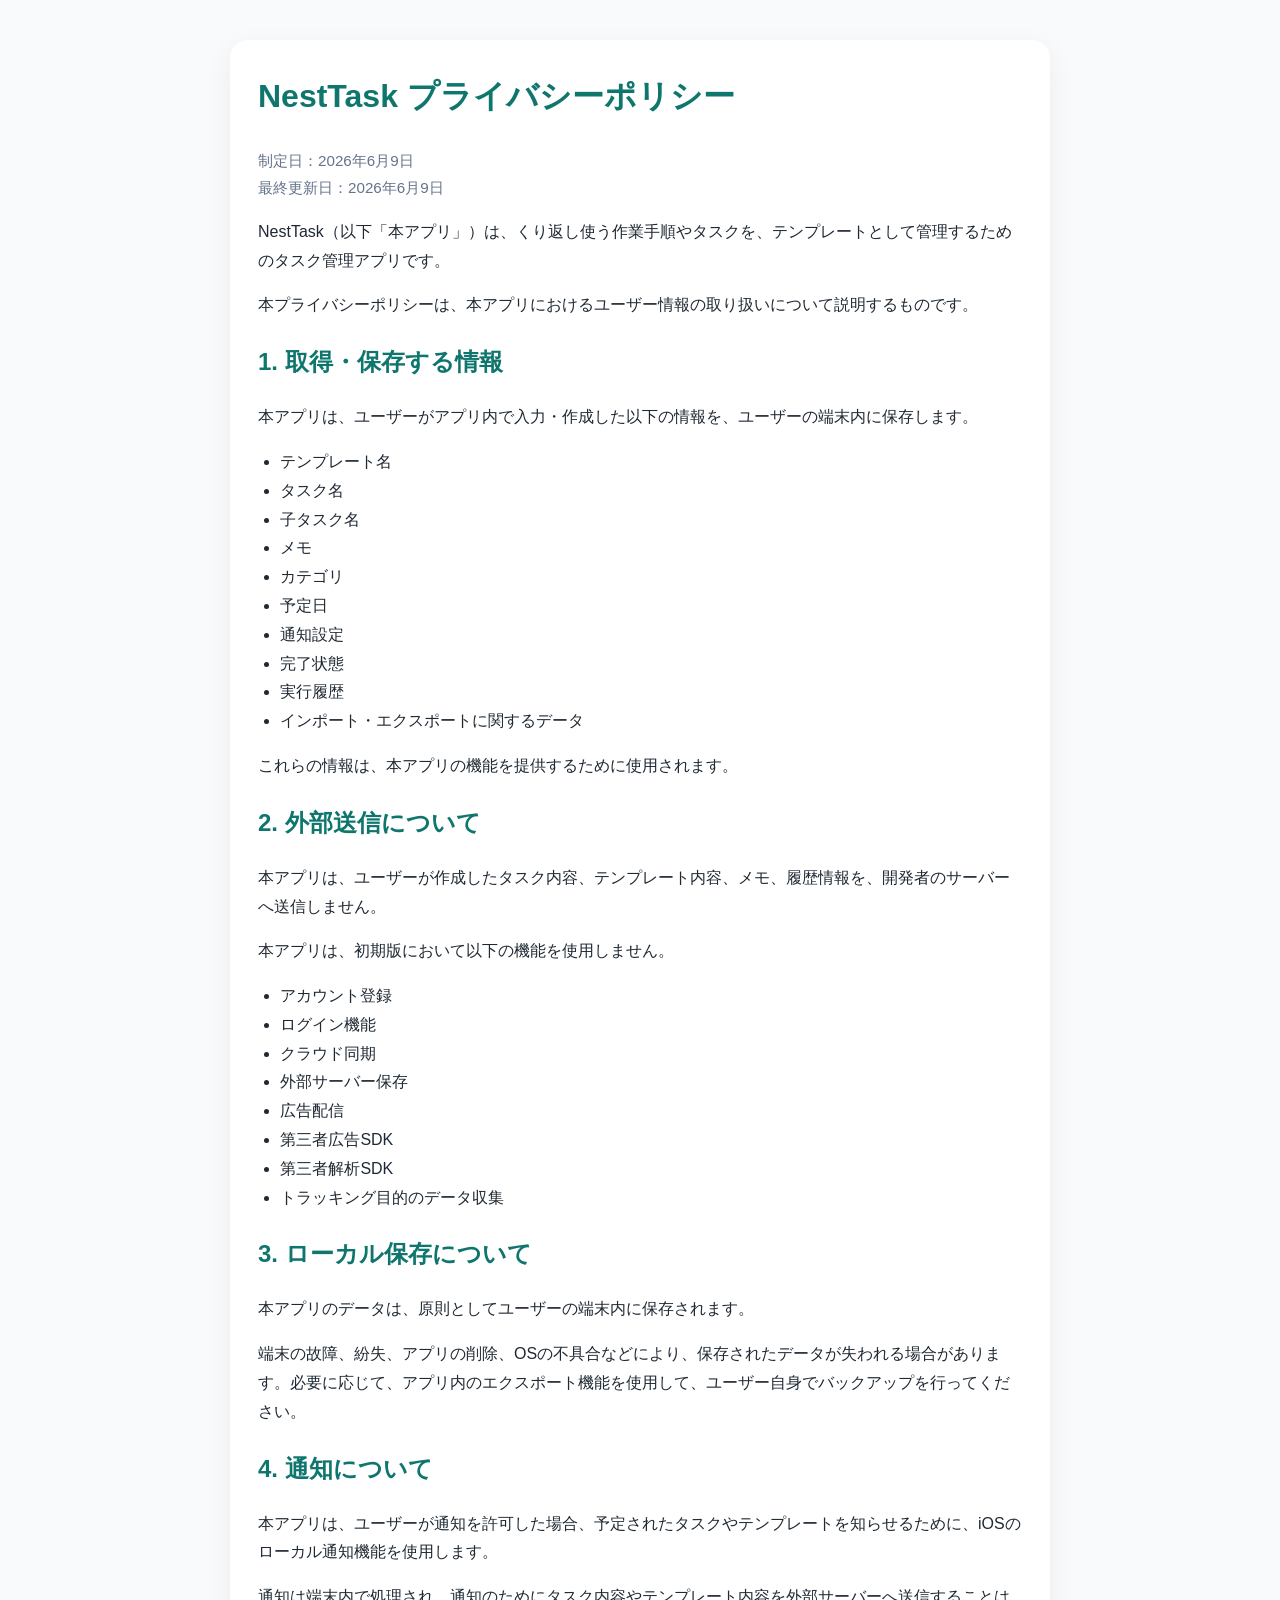
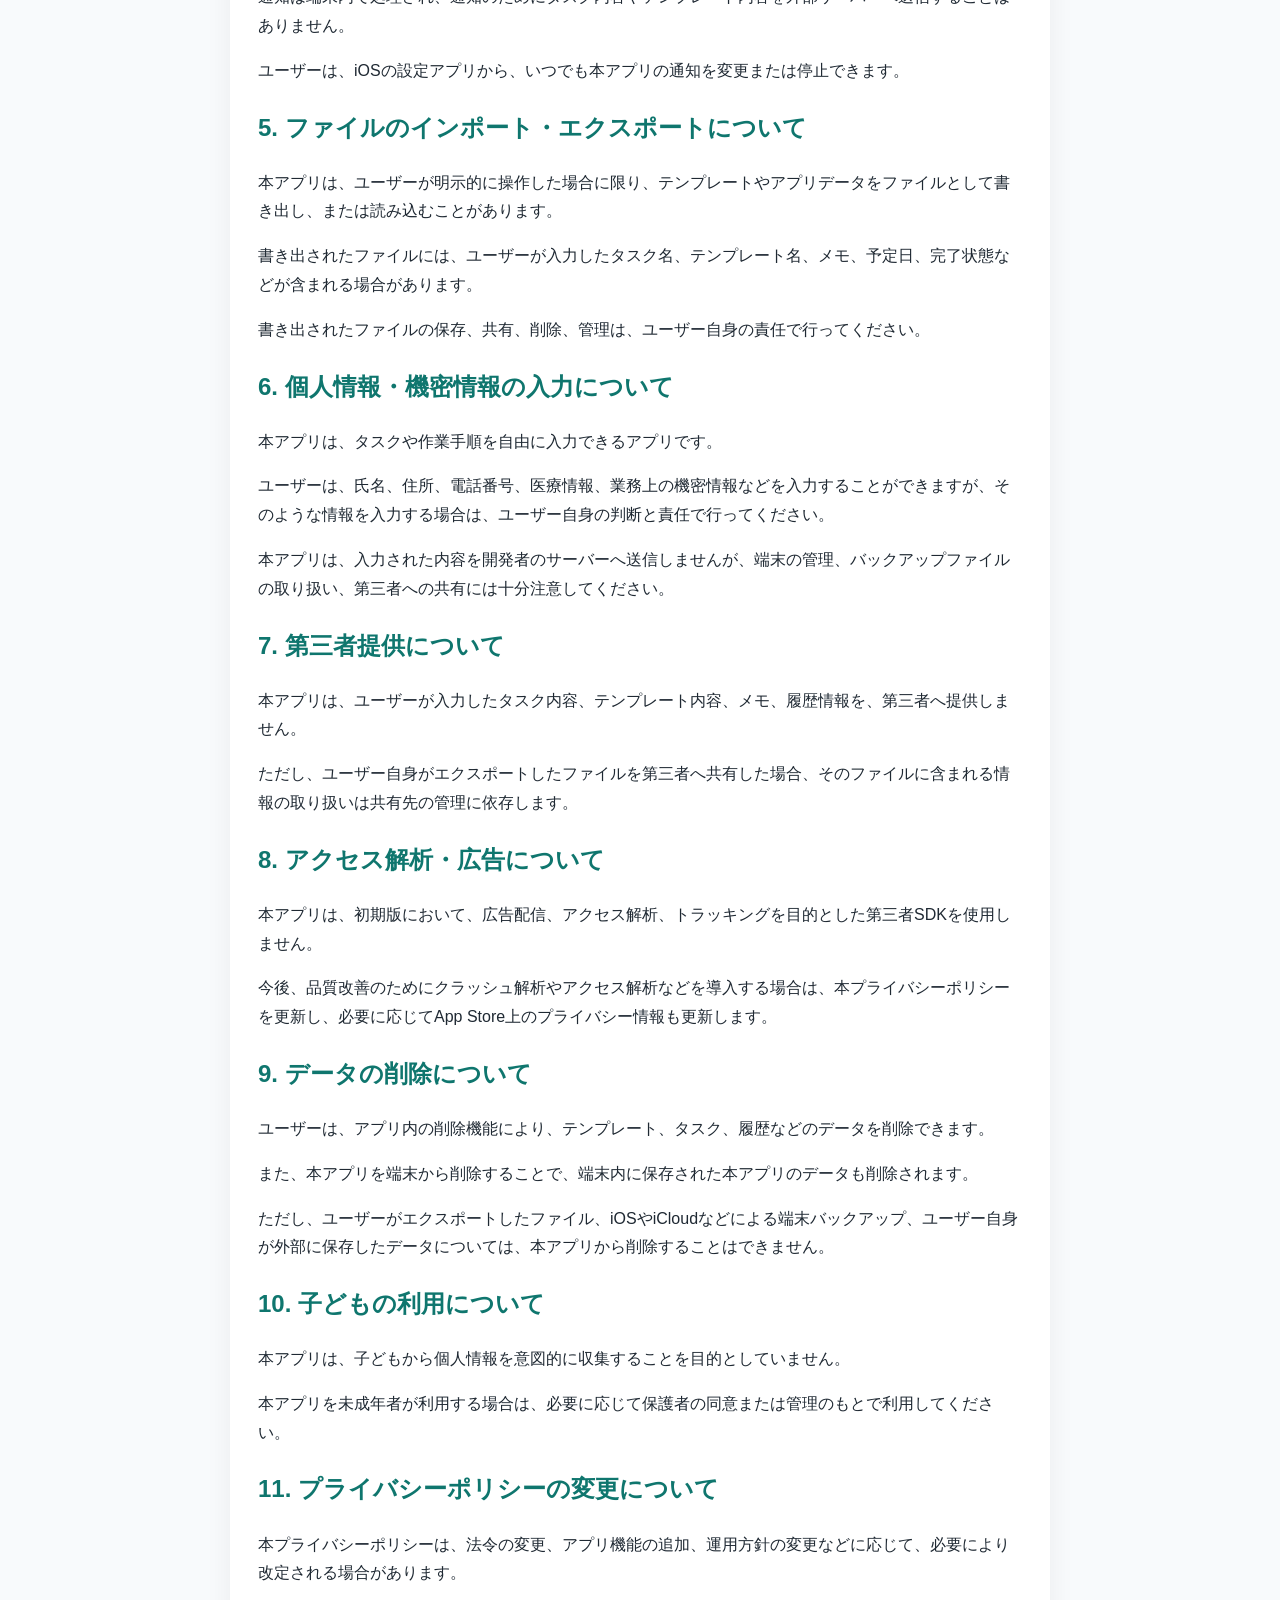
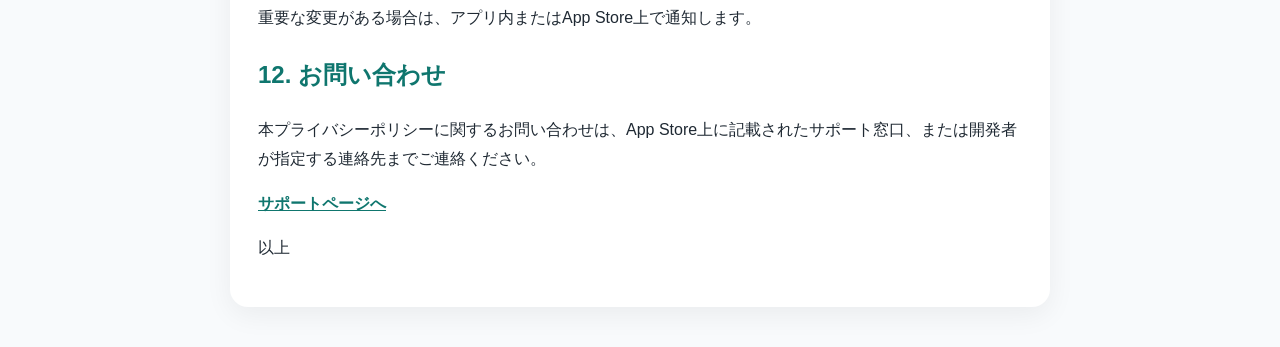
==== privacy/index.html @ 93917ba7 "Create index.html" ====
<!doctype html>
<html lang="ja">
<head>
  <meta charset="utf-8">
  <meta name="viewport" content="width=device-width, initial-scale=1">
  <title>NestTask プライバシーポリシー</title>
  <style>
    body {
      font-family: -apple-system, BlinkMacSystemFont, "Hiragino Sans", "Yu Gothic", sans-serif;
      line-height: 1.8;
      max-width: 820px;
      margin: 0 auto;
      padding: 40px 20px;
      color: #1f2933;
      background: #f8fafc;
    }
    main {
      background: #ffffff;
      border-radius: 18px;
      padding: 28px;
      box-shadow: 0 8px 28px rgba(0,0,0,0.06);
    }
    h1, h2 {
      color: #0f766e;
    }
    h1 {
      margin-top: 0;
    }
    ul {
      padding-left: 1.4em;
    }
    a {
      color: #0f766e;
      font-weight: 600;
    }
    .date {
      color: #64748b;
      font-size: 0.95em;
    }
  </style>
</head>
<body>
<main>
  <h1>NestTask プライバシーポリシー</h1>

  <p class="date">制定日：2026年6月9日<br>
  最終更新日：2026年6月9日</p>

  <p>NestTask（以下「本アプリ」）は、くり返し使う作業手順やタスクを、テンプレートとして管理するためのタスク管理アプリです。</p>

  <p>本プライバシーポリシーは、本アプリにおけるユーザー情報の取り扱いについて説明するものです。</p>

  <h2>1. 取得・保存する情報</h2>

  <p>本アプリは、ユーザーがアプリ内で入力・作成した以下の情報を、ユーザーの端末内に保存します。</p>

  <ul>
    <li>テンプレート名</li>
    <li>タスク名</li>
    <li>子タスク名</li>
    <li>メモ</li>
    <li>カテゴリ</li>
    <li>予定日</li>
    <li>通知設定</li>
    <li>完了状態</li>
    <li>実行履歴</li>
    <li>インポート・エクスポートに関するデータ</li>
  </ul>

  <p>これらの情報は、本アプリの機能を提供するために使用されます。</p>

  <h2>2. 外部送信について</h2>

  <p>本アプリは、ユーザーが作成したタスク内容、テンプレート内容、メモ、履歴情報を、開発者のサーバーへ送信しません。</p>

  <p>本アプリは、初期版において以下の機能を使用しません。</p>

  <ul>
    <li>アカウント登録</li>
    <li>ログイン機能</li>
    <li>クラウド同期</li>
    <li>外部サーバー保存</li>
    <li>広告配信</li>
    <li>第三者広告SDK</li>
    <li>第三者解析SDK</li>
    <li>トラッキング目的のデータ収集</li>
  </ul>

  <h2>3. ローカル保存について</h2>

  <p>本アプリのデータは、原則としてユーザーの端末内に保存されます。</p>

  <p>端末の故障、紛失、アプリの削除、OSの不具合などにより、保存されたデータが失われる場合があります。必要に応じて、アプリ内のエクスポート機能を使用して、ユーザー自身でバックアップを行ってください。</p>

  <h2>4. 通知について</h2>

  <p>本アプリは、ユーザーが通知を許可した場合、予定されたタスクやテンプレートを知らせるために、iOSのローカル通知機能を使用します。</p>

  <p>通知は端末内で処理され、通知のためにタスク内容やテンプレート内容を外部サーバーへ送信することはありません。</p>

  <p>ユーザーは、iOSの設定アプリから、いつでも本アプリの通知を変更または停止できます。</p>

  <h2>5. ファイルのインポート・エクスポートについて</h2>

  <p>本アプリは、ユーザーが明示的に操作した場合に限り、テンプレートやアプリデータをファイルとして書き出し、または読み込むことがあります。</p>

  <p>書き出されたファイルには、ユーザーが入力したタスク名、テンプレート名、メモ、予定日、完了状態などが含まれる場合があります。</p>

  <p>書き出されたファイルの保存、共有、削除、管理は、ユーザー自身の責任で行ってください。</p>

  <h2>6. 個人情報・機密情報の入力について</h2>

  <p>本アプリは、タスクや作業手順を自由に入力できるアプリです。</p>

  <p>ユーザーは、氏名、住所、電話番号、医療情報、業務上の機密情報などを入力することができますが、そのような情報を入力する場合は、ユーザー自身の判断と責任で行ってください。</p>

  <p>本アプリは、入力された内容を開発者のサーバーへ送信しませんが、端末の管理、バックアップファイルの取り扱い、第三者への共有には十分注意してください。</p>

  <h2>7. 第三者提供について</h2>

  <p>本アプリは、ユーザーが入力したタスク内容、テンプレート内容、メモ、履歴情報を、第三者へ提供しません。</p>

  <p>ただし、ユーザー自身がエクスポートしたファイルを第三者へ共有した場合、そのファイルに含まれる情報の取り扱いは共有先の管理に依存します。</p>

  <h2>8. アクセス解析・広告について</h2>

  <p>本アプリは、初期版において、広告配信、アクセス解析、トラッキングを目的とした第三者SDKを使用しません。</p>

  <p>今後、品質改善のためにクラッシュ解析やアクセス解析などを導入する場合は、本プライバシーポリシーを更新し、必要に応じてApp Store上のプライバシー情報も更新します。</p>

  <h2>9. データの削除について</h2>

  <p>ユーザーは、アプリ内の削除機能により、テンプレート、タスク、履歴などのデータを削除できます。</p>

  <p>また、本アプリを端末から削除することで、端末内に保存された本アプリのデータも削除されます。</p>

  <p>ただし、ユーザーがエクスポートしたファイル、iOSやiCloudなどによる端末バックアップ、ユーザー自身が外部に保存したデータについては、本アプリから削除することはできません。</p>

  <h2>10. 子どもの利用について</h2>

  <p>本アプリは、子どもから個人情報を意図的に収集することを目的としていません。</p>

  <p>本アプリを未成年者が利用する場合は、必要に応じて保護者の同意または管理のもとで利用してください。</p>

  <h2>11. プライバシーポリシーの変更について</h2>

  <p>本プライバシーポリシーは、法令の変更、アプリ機能の追加、運用方針の変更などに応じて、必要により改定される場合があります。</p>

  <p>重要な変更がある場合は、アプリ内またはApp Store上で通知します。</p>

  <h2>12. お問い合わせ</h2>

  <p>本プライバシーポリシーに関するお問い合わせは、App Store上に記載されたサポート窓口、または開発者が指定する連絡先までご連絡ください。</p>

  <p><a href="../support/">サポートページへ</a></p>

  <p>以上</p>
</main>
</body>
</html>
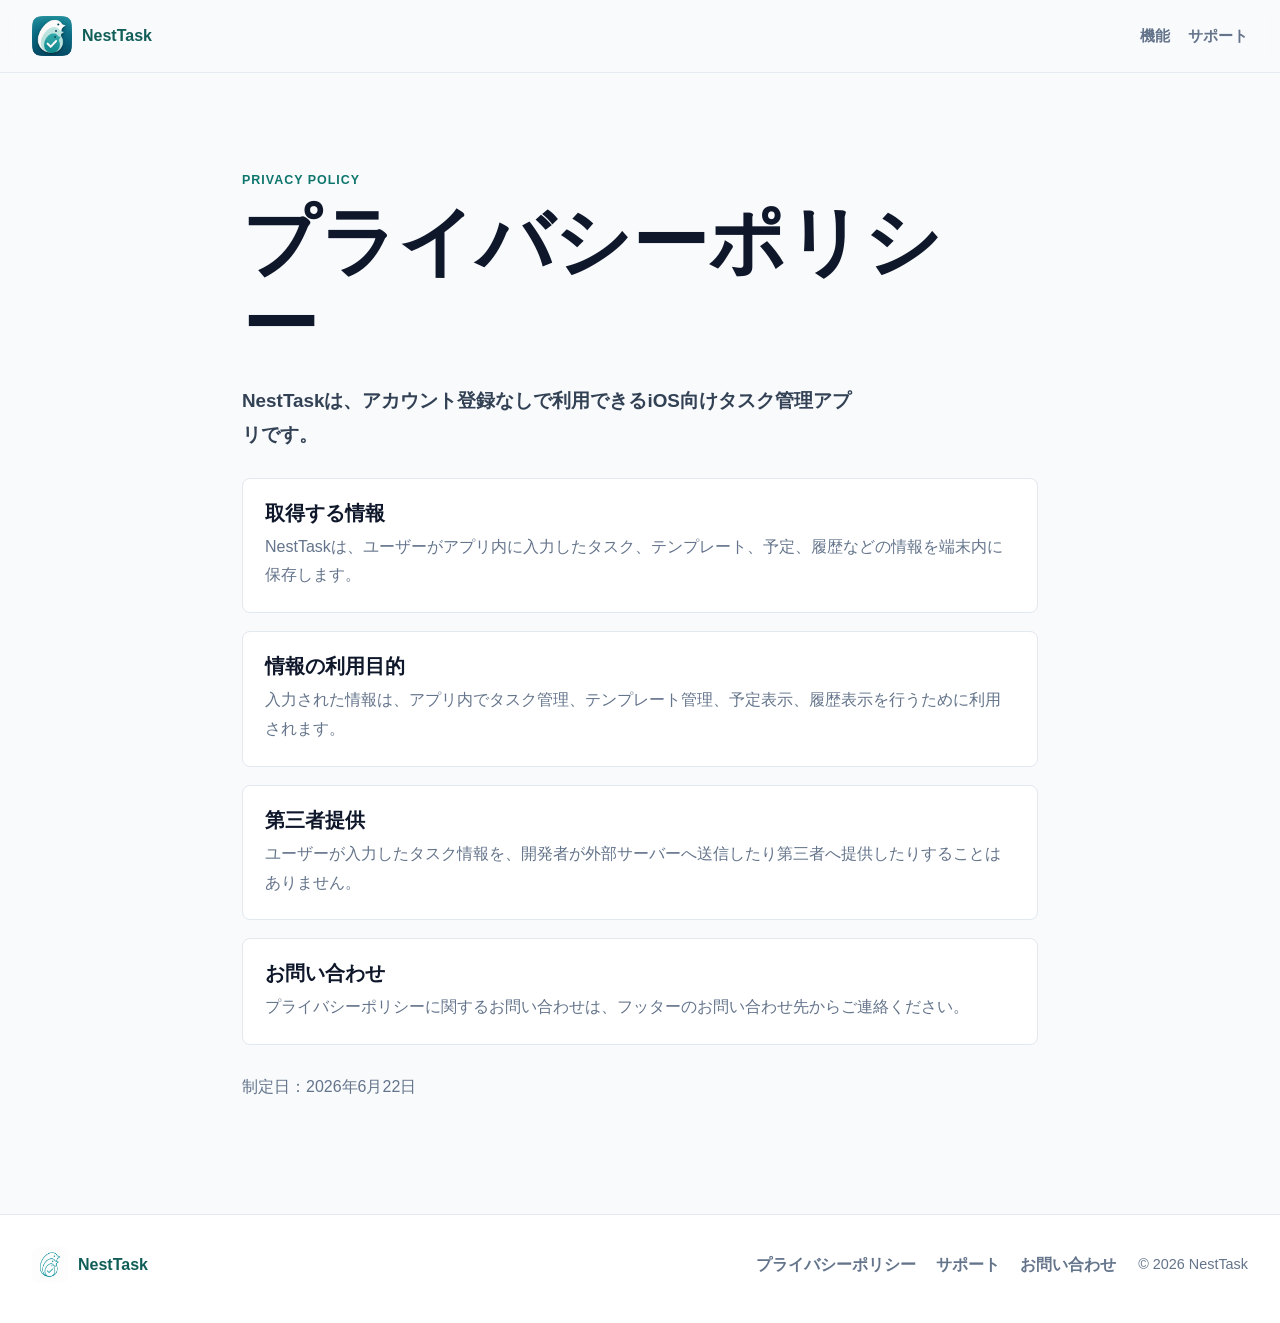
==== commit 1389f89f: "Add files via upload" ====
--- a/privacy/index.html
+++ b/privacy/index.html
@@ -1,160 +1,68 @@
 <!doctype html>
 <html lang="ja">
-<head>
-  <meta charset="utf-8">
-  <meta name="viewport" content="width=device-width, initial-scale=1">
-  <title>NestTask プライバシーポリシー</title>
-  <style>
-    body {
-      font-family: -apple-system, BlinkMacSystemFont, "Hiragino Sans", "Yu Gothic", sans-serif;
-      line-height: 1.8;
-      max-width: 820px;
-      margin: 0 auto;
-      padding: 40px 20px;
-      color: #1f2933;
-      background: #f8fafc;
-    }
-    main {
-      background: #ffffff;
-      border-radius: 18px;
-      padding: 28px;
-      box-shadow: 0 8px 28px rgba(0,0,0,0.06);
-    }
-    h1, h2 {
-      color: #0f766e;
-    }
-    h1 {
-      margin-top: 0;
-    }
-    ul {
-      padding-left: 1.4em;
-    }
-    a {
-      color: #0f766e;
-      font-weight: 600;
-    }
-    .date {
-      color: #64748b;
-      font-size: 0.95em;
-    }
-  </style>
-</head>
-<body>
-<main>
-  <h1>NestTask プライバシーポリシー</h1>
+  <head>
+    <meta charset="utf-8">
+    <meta name="viewport" content="width=device-width, initial-scale=1">
+    <title>プライバシーポリシー｜NestTask</title>
+    <meta name="description" content="NestTaskのプライバシーポリシーです。">
+    <link rel="icon" href="/assets/app-icon.png">
+    <link rel="stylesheet" href="/styles.css">
+  </head>
+  <body>
+    <header class="site-header" aria-label="サイトヘッダー">
+      <a class="brand" href="/" aria-label="NestTask トップページ">
+        <img src="/assets/app-icon.png" width="40" height="40" alt="">
+        <span>NestTask</span>
+      </a>
+      <nav class="header-nav" aria-label="主要ナビゲーション">
+        <a href="/#features">機能</a>
+        <a href="/support/">サポート</a>
+      </nav>
+    </header>
 
-  <p class="date">制定日：2026年6月9日<br>
-  最終更新日：2026年6月9日</p>
+    <main class="legal-page">
+      <section class="section">
+        <p class="eyebrow">Privacy Policy</p>
+        <h1>プライバシーポリシー</h1>
+        <p class="lead">NestTaskは、アカウント登録なしで利用できるiOS向けタスク管理アプリです。</p>
 
-  <p>NestTask（以下「本アプリ」）は、くり返し使う作業手順やタスクを、テンプレートとして管理するためのタスク管理アプリです。</p>
+        <article class="legal-card">
+          <h2>取得する情報</h2>
+          <p>NestTaskは、ユーザーがアプリ内に入力したタスク、テンプレート、予定、履歴などの情報を端末内に保存します。</p>
+        </article>
 
-  <p>本プライバシーポリシーは、本アプリにおけるユーザー情報の取り扱いについて説明するものです。</p>
+        <article class="legal-card">
+          <h2>情報の利用目的</h2>
+          <p>入力された情報は、アプリ内でタスク管理、テンプレート管理、予定表示、履歴表示を行うために利用されます。</p>
+        </article>
 
-  <h2>1. 取得・保存する情報</h2>
+        <article class="legal-card">
+          <h2>第三者提供</h2>
+          <p>ユーザーが入力したタスク情報を、開発者が外部サーバーへ送信したり第三者へ提供したりすることはありません。</p>
+        </article>
 
-  <p>本アプリは、ユーザーがアプリ内で入力・作成した以下の情報を、ユーザーの端末内に保存します。</p>
+        <article class="legal-card">
+          <h2>お問い合わせ</h2>
+          <p>プライバシーポリシーに関するお問い合わせは、フッターのお問い合わせ先からご連絡ください。</p>
+          <!-- 問い合わせ用メールアドレスを設定 -->
+        </article>
 
-  <ul>
-    <li>テンプレート名</li>
-    <li>タスク名</li>
-    <li>子タスク名</li>
-    <li>メモ</li>
-    <li>カテゴリ</li>
-    <li>予定日</li>
-    <li>通知設定</li>
-    <li>完了状態</li>
-    <li>実行履歴</li>
-    <li>インポート・エクスポートに関するデータ</li>
-  </ul>
+        <p class="legal-updated">制定日：2026年6月22日</p>
+      </section>
+    </main>
 
-  <p>これらの情報は、本アプリの機能を提供するために使用されます。</p>
-
-  <h2>2. 外部送信について</h2>
-
-  <p>本アプリは、ユーザーが作成したタスク内容、テンプレート内容、メモ、履歴情報を、開発者のサーバーへ送信しません。</p>
-
-  <p>本アプリは、初期版において以下の機能を使用しません。</p>
-
-  <ul>
-    <li>アカウント登録</li>
-    <li>ログイン機能</li>
-    <li>クラウド同期</li>
-    <li>外部サーバー保存</li>
-    <li>広告配信</li>
-    <li>第三者広告SDK</li>
-    <li>第三者解析SDK</li>
-    <li>トラッキング目的のデータ収集</li>
-  </ul>
-
-  <h2>3. ローカル保存について</h2>
-
-  <p>本アプリのデータは、原則としてユーザーの端末内に保存されます。</p>
-
-  <p>端末の故障、紛失、アプリの削除、OSの不具合などにより、保存されたデータが失われる場合があります。必要に応じて、アプリ内のエクスポート機能を使用して、ユーザー自身でバックアップを行ってください。</p>
-
-  <h2>4. 通知について</h2>
-
-  <p>本アプリは、ユーザーが通知を許可した場合、予定されたタスクやテンプレートを知らせるために、iOSのローカル通知機能を使用します。</p>
-
-  <p>通知は端末内で処理され、通知のためにタスク内容やテンプレート内容を外部サーバーへ送信することはありません。</p>
-
-  <p>ユーザーは、iOSの設定アプリから、いつでも本アプリの通知を変更または停止できます。</p>
-
-  <h2>5. ファイルのインポート・エクスポートについて</h2>
-
-  <p>本アプリは、ユーザーが明示的に操作した場合に限り、テンプレートやアプリデータをファイルとして書き出し、または読み込むことがあります。</p>
-
-  <p>書き出されたファイルには、ユーザーが入力したタスク名、テンプレート名、メモ、予定日、完了状態などが含まれる場合があります。</p>
-
-  <p>書き出されたファイルの保存、共有、削除、管理は、ユーザー自身の責任で行ってください。</p>
-
-  <h2>6. 個人情報・機密情報の入力について</h2>
-
-  <p>本アプリは、タスクや作業手順を自由に入力できるアプリです。</p>
-
-  <p>ユーザーは、氏名、住所、電話番号、医療情報、業務上の機密情報などを入力することができますが、そのような情報を入力する場合は、ユーザー自身の判断と責任で行ってください。</p>
-
-  <p>本アプリは、入力された内容を開発者のサーバーへ送信しませんが、端末の管理、バックアップファイルの取り扱い、第三者への共有には十分注意してください。</p>
-
-  <h2>7. 第三者提供について</h2>
-
-  <p>本アプリは、ユーザーが入力したタスク内容、テンプレート内容、メモ、履歴情報を、第三者へ提供しません。</p>
-
-  <p>ただし、ユーザー自身がエクスポートしたファイルを第三者へ共有した場合、そのファイルに含まれる情報の取り扱いは共有先の管理に依存します。</p>
-
-  <h2>8. アクセス解析・広告について</h2>
-
-  <p>本アプリは、初期版において、広告配信、アクセス解析、トラッキングを目的とした第三者SDKを使用しません。</p>
-
-  <p>今後、品質改善のためにクラッシュ解析やアクセス解析などを導入する場合は、本プライバシーポリシーを更新し、必要に応じてApp Store上のプライバシー情報も更新します。</p>
-
-  <h2>9. データの削除について</h2>
-
-  <p>ユーザーは、アプリ内の削除機能により、テンプレート、タスク、履歴などのデータを削除できます。</p>
-
-  <p>また、本アプリを端末から削除することで、端末内に保存された本アプリのデータも削除されます。</p>
-
-  <p>ただし、ユーザーがエクスポートしたファイル、iOSやiCloudなどによる端末バックアップ、ユーザー自身が外部に保存したデータについては、本アプリから削除することはできません。</p>
-
-  <h2>10. 子どもの利用について</h2>
-
-  <p>本アプリは、子どもから個人情報を意図的に収集することを目的としていません。</p>
-
-  <p>本アプリを未成年者が利用する場合は、必要に応じて保護者の同意または管理のもとで利用してください。</p>
-
-  <h2>11. プライバシーポリシーの変更について</h2>
-
-  <p>本プライバシーポリシーは、法令の変更、アプリ機能の追加、運用方針の変更などに応じて、必要により改定される場合があります。</p>
-
-  <p>重要な変更がある場合は、アプリ内またはApp Store上で通知します。</p>
-
-  <h2>12. お問い合わせ</h2>
-
-  <p>本プライバシーポリシーに関するお問い合わせは、App Store上に記載されたサポート窓口、または開発者が指定する連絡先までご連絡ください。</p>
-
-  <p><a href="../support/">サポートページへ</a></p>
-
-  <p>以上</p>
-</main>
-</body>
+    <footer class="site-footer">
+      <a class="footer-brand" href="/" aria-label="NestTask トップページ">
+        <img src="/assets/symbol.png" width="36" height="36" alt="">
+        <span>NestTask</span>
+      </a>
+      <nav aria-label="フッターナビゲーション">
+        <a href="/privacy/">プライバシーポリシー</a>
+        <a href="/support/">サポート</a>
+        <!-- 問い合わせ用メールアドレスを設定 -->
+        <a href="#">お問い合わせ</a>
+      </nav>
+      <p>© 2026 NestTask</p>
+    </footer>
+  </body>
 </html>
--- a/styles.css
+++ b/styles.css
@@ -0,0 +1,547 @@
+:root {
+  --primary: #0F766E;
+  --primary-dark: #115E59;
+  --primary-soft: #CCFBF1;
+  --bg: #F8FAFC;
+  --text: #0F172A;
+  --muted: #64748B;
+  --card: #FFFFFF;
+  --line: #E2E8F0;
+  --soft-line: #ECFEFF;
+  --shadow: 0 18px 44px rgba(15, 23, 42, 0.10);
+  --container: 1120px;
+}
+
+* {
+  box-sizing: border-box;
+}
+
+html {
+  scroll-behavior: smooth;
+}
+
+body {
+  margin: 0;
+  background: var(--bg);
+  color: var(--text);
+  font-family: -apple-system, BlinkMacSystemFont, "Hiragino Sans", "Hiragino Kaku Gothic ProN", "Yu Gothic", Meiryo, sans-serif;
+  line-height: 1.8;
+}
+
+img {
+  display: block;
+  max-width: 100%;
+  height: auto;
+}
+
+a {
+  color: inherit;
+  text-decoration: none;
+}
+
+p,
+h1,
+h2,
+h3 {
+  margin-top: 0;
+}
+
+.site-header {
+  display: flex;
+  align-items: center;
+  justify-content: space-between;
+  gap: 16px;
+  width: 100%;
+  padding: 14px 20px;
+  background: rgba(248, 250, 252, 0.86);
+  border-bottom: 1px solid rgba(226, 232, 240, 0.82);
+  backdrop-filter: blur(18px);
+}
+
+.brand,
+.footer-brand {
+  display: inline-flex;
+  align-items: center;
+  gap: 10px;
+  font-weight: 800;
+  color: var(--primary-dark);
+}
+
+.brand img,
+.footer-brand img {
+  border-radius: 8px;
+}
+
+.header-nav {
+  display: none;
+  align-items: center;
+  gap: 18px;
+  color: var(--muted);
+  font-size: 0.94rem;
+  font-weight: 700;
+}
+
+.header-nav a:hover,
+.site-footer a:hover {
+  color: var(--primary);
+}
+
+.section {
+  width: min(100%, var(--container));
+  margin: 0 auto;
+  padding: 72px 20px;
+}
+
+.hero {
+  display: grid;
+  gap: 44px;
+  align-items: center;
+  padding-top: 42px;
+}
+
+.eyebrow {
+  margin-bottom: 10px;
+  color: var(--primary);
+  font-size: 0.78rem;
+  font-weight: 800;
+  letter-spacing: 0.08em;
+  text-transform: uppercase;
+}
+
+h1 {
+  margin-bottom: 18px;
+  font-size: clamp(2.35rem, 13vw, 4.75rem);
+  line-height: 1.08;
+}
+
+h2 {
+  margin-bottom: 14px;
+  font-size: clamp(1.8rem, 8vw, 3.15rem);
+  line-height: 1.2;
+}
+
+h3 {
+  margin-bottom: 10px;
+  font-size: 1.16rem;
+  line-height: 1.45;
+}
+
+.lead {
+  max-width: 620px;
+  margin-bottom: 26px;
+  color: #334155;
+  font-size: 1.08rem;
+  font-weight: 700;
+}
+
+.cta-row {
+  display: flex;
+  flex-direction: column;
+  gap: 12px;
+  margin-bottom: 26px;
+}
+
+.button {
+  display: inline-flex;
+  align-items: center;
+  justify-content: center;
+  min-height: 52px;
+  padding: 12px 20px;
+  border-radius: 8px;
+  font-weight: 800;
+  line-height: 1.2;
+  transition: transform 160ms ease, box-shadow 160ms ease, background 160ms ease;
+}
+
+.button:hover {
+  transform: translateY(-1px);
+}
+
+.button-primary {
+  background: var(--primary);
+  color: white;
+  box-shadow: 0 14px 28px rgba(15, 118, 110, 0.22);
+}
+
+.button-primary:hover {
+  background: var(--primary-dark);
+}
+
+.button-secondary {
+  background: white;
+  color: var(--primary-dark);
+  border: 1px solid var(--line);
+}
+
+.hero-points {
+  display: grid;
+  gap: 8px;
+  padding: 0;
+  margin: 0;
+  color: var(--muted);
+  list-style: none;
+  font-size: 0.95rem;
+  font-weight: 700;
+}
+
+.hero-points li {
+  position: relative;
+  padding-left: 20px;
+}
+
+.hero-points li::before {
+  position: absolute;
+  left: 0;
+  top: 0.75em;
+  width: 8px;
+  height: 8px;
+  background: var(--primary);
+  border-radius: 999px;
+  content: "";
+}
+
+.hero-visual {
+  display: flex;
+  justify-content: center;
+}
+
+.phone-frame {
+  width: min(84vw, 360px);
+  padding: 10px;
+  background: linear-gradient(180deg, #FFFFFF 0%, #ECFEFF 100%);
+  border: 1px solid rgba(15, 118, 110, 0.13);
+  border-radius: 34px;
+  box-shadow: var(--shadow);
+}
+
+.phone-frame img {
+  border-radius: 26px;
+}
+
+.image-frame {
+  position: relative;
+  overflow: hidden;
+}
+
+.image-missing {
+  display: grid;
+  place-items: center;
+  min-height: 360px;
+  background: linear-gradient(180deg, #FFFFFF, #F0FDFA);
+  border: 1px dashed rgba(15, 118, 110, 0.34);
+  color: var(--muted);
+}
+
+.image-missing::after {
+  padding: 18px;
+  text-align: center;
+  content: attr(data-label) " の画像を準備中です";
+}
+
+.section-heading {
+  max-width: 760px;
+  margin-bottom: 28px;
+}
+
+.section-heading h2 {
+  margin-bottom: 0;
+}
+
+.problem-section,
+.users-section,
+.message-section {
+  width: 100%;
+  max-width: none;
+  background: white;
+}
+
+.problem-section > *,
+.users-section > *,
+.message-section > * {
+  width: min(100%, var(--container));
+  margin-left: auto;
+  margin-right: auto;
+}
+
+.problem-list {
+  display: grid;
+  gap: 12px;
+}
+
+.problem-list p,
+.user-list span,
+.trait-grid article,
+.step-card,
+.feature-card,
+.message-card {
+  border: 1px solid var(--line);
+  border-radius: 8px;
+  background: var(--card);
+}
+
+.problem-list p {
+  margin: 0;
+  padding: 16px 18px;
+  color: #334155;
+  font-weight: 700;
+}
+
+.steps {
+  display: grid;
+  gap: 14px;
+}
+
+.step-card {
+  padding: 20px;
+}
+
+.step-card span {
+  display: inline-grid;
+  place-items: center;
+  width: 34px;
+  height: 34px;
+  margin-bottom: 16px;
+  background: var(--primary-soft);
+  border-radius: 8px;
+  color: var(--primary-dark);
+  font-weight: 900;
+}
+
+.step-card p,
+.feature-copy p,
+.trait-grid p,
+.message-card p,
+.final-cta p {
+  margin-bottom: 0;
+  color: var(--muted);
+}
+
+.features-grid {
+  display: grid;
+  gap: 18px;
+}
+
+.feature-card {
+  display: grid;
+  gap: 20px;
+  padding: 20px;
+}
+
+.feature-number {
+  margin-bottom: 10px;
+  color: var(--primary);
+  font-weight: 900;
+}
+
+.feature-image {
+  width: min(100%, 280px);
+  margin: 0 auto;
+  border-radius: 28px;
+  box-shadow: 0 14px 32px rgba(15, 23, 42, 0.13);
+}
+
+.feature-image img {
+  border-radius: 28px;
+}
+
+.user-list {
+  display: flex;
+  flex-wrap: wrap;
+  gap: 10px;
+}
+
+.user-list span {
+  padding: 11px 14px;
+  color: #334155;
+  font-size: 0.96rem;
+  font-weight: 800;
+}
+
+.trait-grid {
+  display: grid;
+  gap: 14px;
+}
+
+.trait-grid article {
+  padding: 20px;
+}
+
+.message-card {
+  display: grid;
+  gap: 18px;
+  padding: 26px 20px;
+  box-shadow: 0 10px 28px rgba(15, 23, 42, 0.06);
+}
+
+.message-card img {
+  border-radius: 8px;
+}
+
+.final-cta {
+  display: grid;
+  gap: 24px;
+  align-items: center;
+  margin-bottom: 34px;
+  background: linear-gradient(135deg, #F0FDFA 0%, #FFFFFF 60%);
+  border: 1px solid rgba(15, 118, 110, 0.12);
+  border-radius: 8px;
+}
+
+.final-cta h2 {
+  margin-bottom: 12px;
+}
+
+.site-footer {
+  display: grid;
+  gap: 22px;
+  padding: 32px 20px 40px;
+  background: #FFFFFF;
+  border-top: 1px solid var(--line);
+  color: var(--muted);
+}
+
+.site-footer nav {
+  display: flex;
+  flex-wrap: wrap;
+  gap: 14px 20px;
+  font-weight: 700;
+}
+
+.site-footer p {
+  margin-bottom: 0;
+  font-size: 0.9rem;
+}
+
+.legal-page .section {
+  max-width: 860px;
+}
+
+.legal-page h1 {
+  max-width: 760px;
+}
+
+.legal-card {
+  margin-top: 18px;
+  padding: 22px;
+  background: var(--card);
+  border: 1px solid var(--line);
+  border-radius: 8px;
+}
+
+.legal-card h2 {
+  margin-bottom: 8px;
+  font-size: 1.25rem;
+}
+
+.legal-card p,
+.legal-card li,
+.legal-updated {
+  color: var(--muted);
+}
+
+.legal-card p {
+  margin-bottom: 0;
+}
+
+.legal-card ul {
+  margin: 0;
+  padding-left: 1.25em;
+}
+
+.legal-updated {
+  margin-top: 28px;
+}
+
+@media (min-width: 640px) {
+  .cta-row {
+    flex-direction: row;
+  }
+
+  .button {
+    min-width: 210px;
+  }
+
+  .problem-list,
+  .steps,
+  .trait-grid {
+    grid-template-columns: repeat(2, minmax(0, 1fr));
+  }
+
+  .message-card {
+    grid-template-columns: auto 1fr;
+    padding: 34px;
+  }
+}
+
+@media (min-width: 900px) {
+  .site-header {
+    padding: 16px 32px;
+  }
+
+  .header-nav {
+    display: flex;
+  }
+
+  .section {
+    padding: 96px 32px;
+  }
+
+  .hero {
+    grid-template-columns: minmax(0, 1.05fr) minmax(320px, 0.95fr);
+    min-height: calc(100svh - 74px);
+    padding-top: 64px;
+    padding-bottom: 72px;
+  }
+
+  .lead {
+    font-size: 1.18rem;
+  }
+
+  .phone-frame {
+    width: min(32vw, 360px);
+  }
+
+  .steps {
+    grid-template-columns: repeat(3, minmax(0, 1fr));
+  }
+
+  .features-grid {
+    grid-template-columns: repeat(2, minmax(0, 1fr));
+  }
+
+  .feature-card {
+    grid-template-columns: minmax(0, 1fr) 220px;
+    align-items: center;
+    min-height: 420px;
+    padding: 28px;
+  }
+
+  .feature-image {
+    width: 220px;
+  }
+
+  .trait-grid {
+    grid-template-columns: repeat(4, minmax(0, 1fr));
+  }
+
+  .final-cta {
+    grid-template-columns: 1fr auto;
+    padding: 54px 48px;
+  }
+
+  .site-footer {
+    grid-template-columns: 1fr auto auto;
+    align-items: center;
+    padding-left: 32px;
+    padding-right: 32px;
+  }
+}
+
+@media (prefers-reduced-motion: reduce) {
+  *,
+  *::before,
+  *::after {
+    scroll-behavior: auto !important;
+    transition: none !important;
+  }
+}
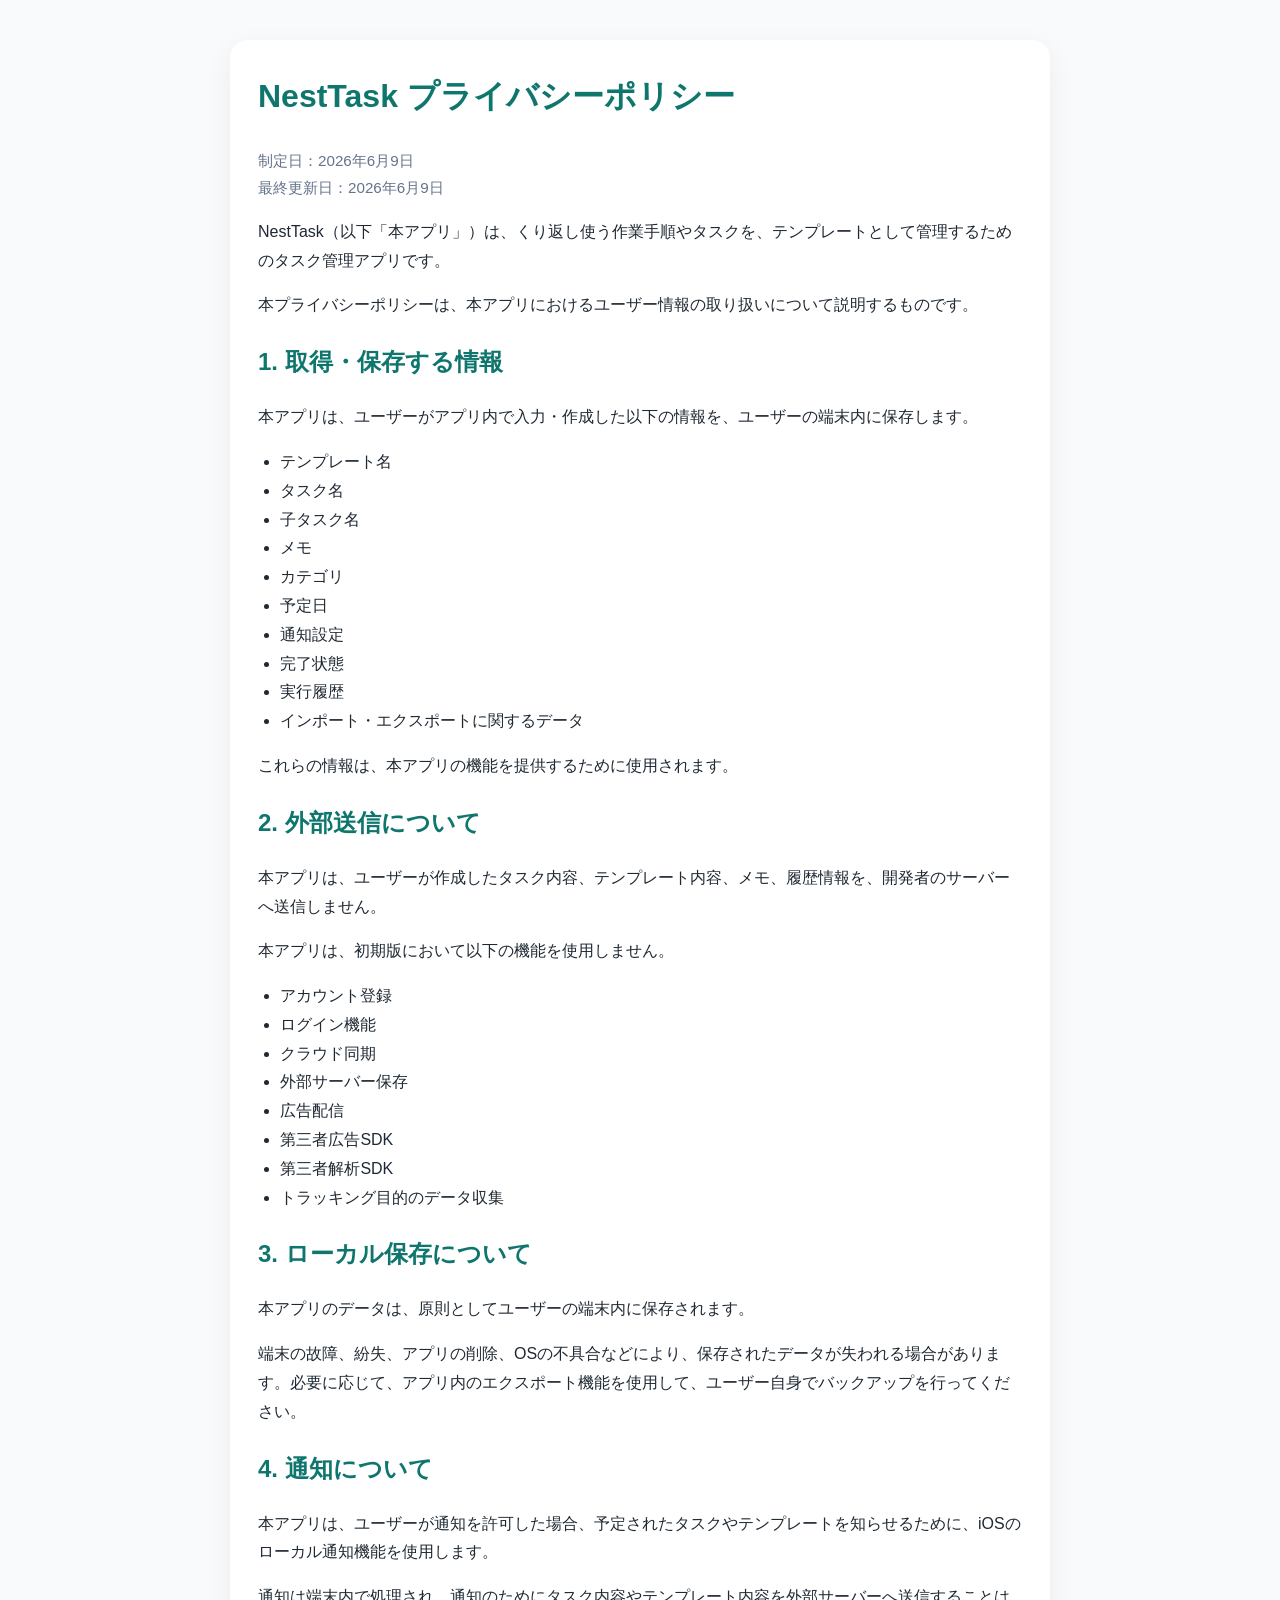
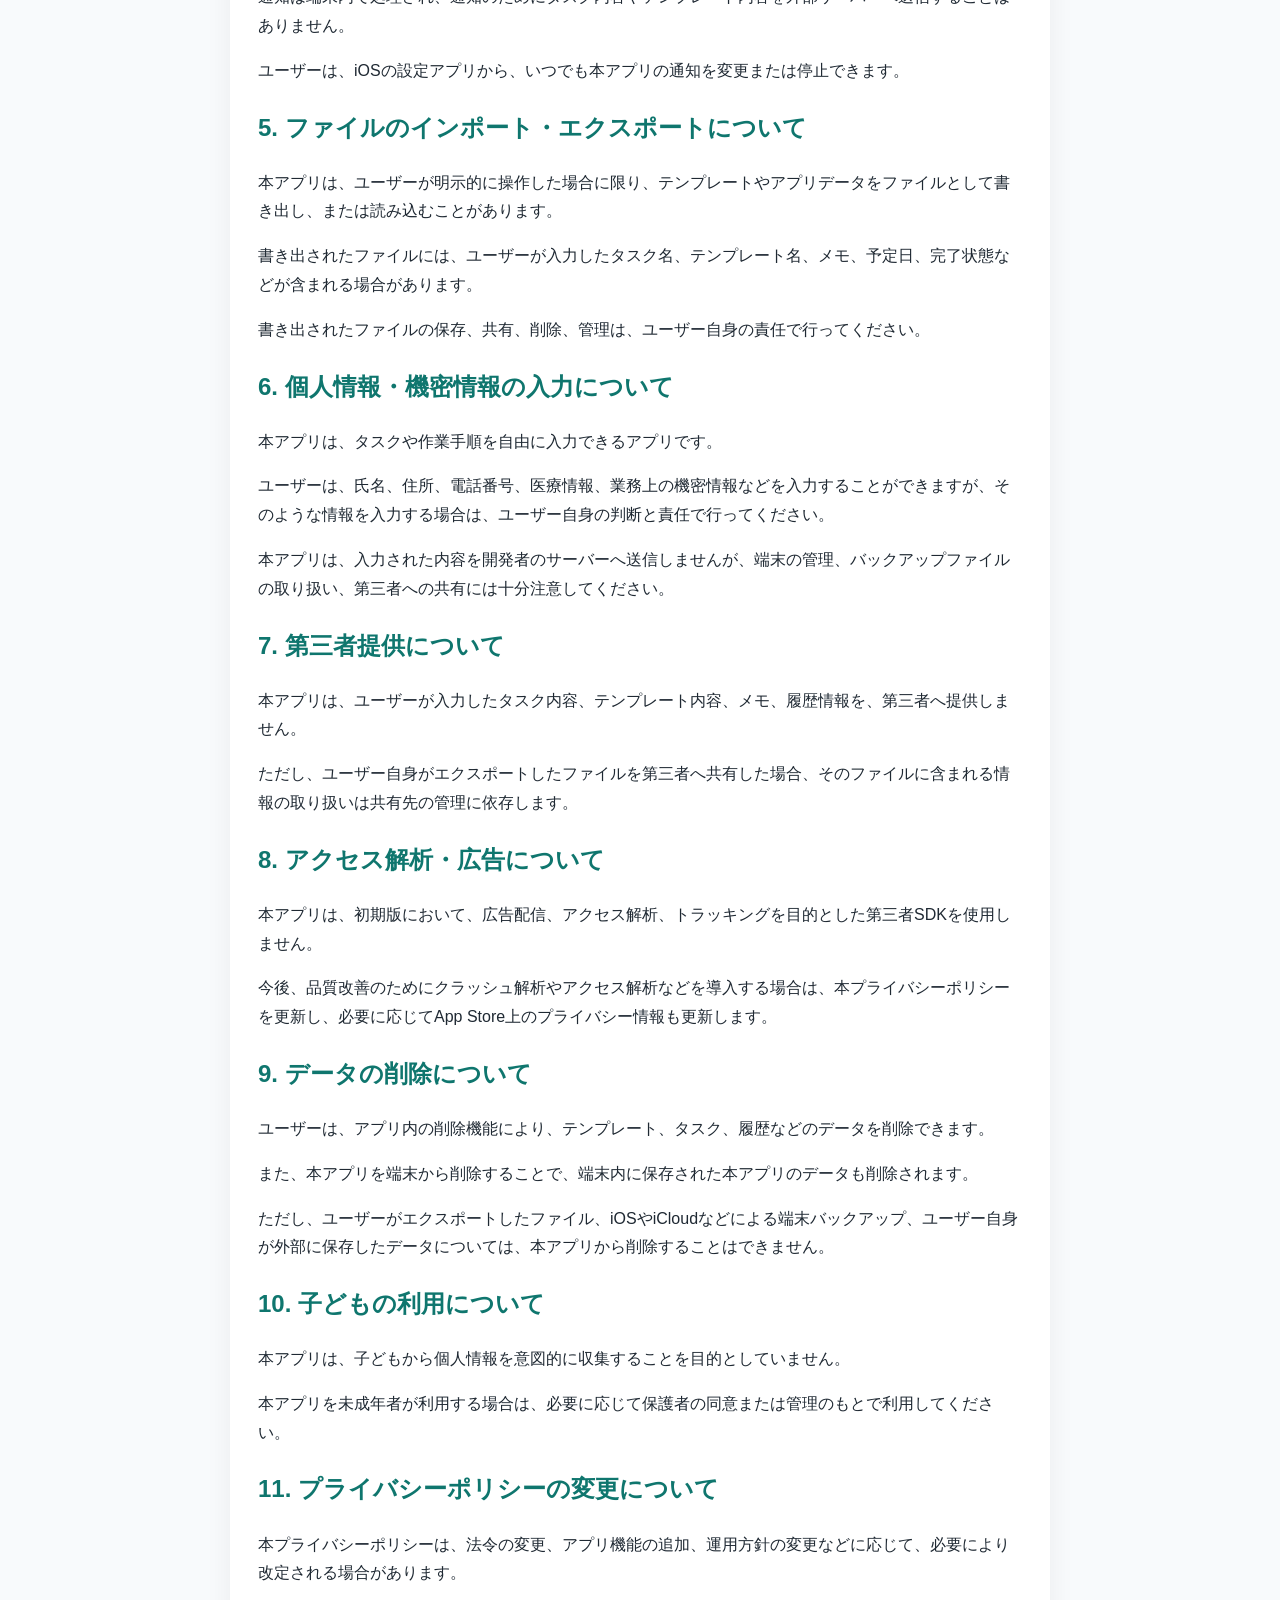
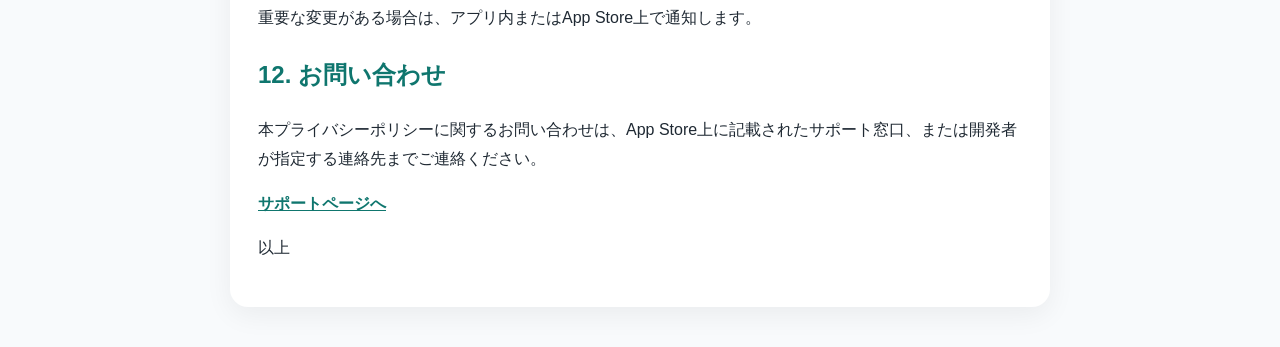
==== commit dd039cec: "Create index.html" ====
--- a/privacy/index.html
+++ b/privacy/index.html
@@ -1,68 +1,160 @@
 <!doctype html>
 <html lang="ja">
-  <head>
-    <meta charset="utf-8">
-    <meta name="viewport" content="width=device-width, initial-scale=1">
-    <title>プライバシーポリシー｜NestTask</title>
-    <meta name="description" content="NestTaskのプライバシーポリシーです。">
-    <link rel="icon" href="/assets/app-icon.png">
-    <link rel="stylesheet" href="/styles.css">
-  </head>
-  <body>
-    <header class="site-header" aria-label="サイトヘッダー">
-      <a class="brand" href="/" aria-label="NestTask トップページ">
-        <img src="/assets/app-icon.png" width="40" height="40" alt="">
-        <span>NestTask</span>
-      </a>
-      <nav class="header-nav" aria-label="主要ナビゲーション">
-        <a href="/#features">機能</a>
-        <a href="/support/">サポート</a>
-      </nav>
-    </header>
+<head>
+  <meta charset="utf-8">
+  <meta name="viewport" content="width=device-width, initial-scale=1">
+  <title>NestTask プライバシーポリシー</title>
+  <style>
+    body {
+      font-family: -apple-system, BlinkMacSystemFont, "Hiragino Sans", "Yu Gothic", sans-serif;
+      line-height: 1.8;
+      max-width: 820px;
+      margin: 0 auto;
+      padding: 40px 20px;
+      color: #1f2933;
+      background: #f8fafc;
+    }
+    main {
+      background: #ffffff;
+      border-radius: 18px;
+      padding: 28px;
+      box-shadow: 0 8px 28px rgba(0,0,0,0.06);
+    }
+    h1, h2 {
+      color: #0f766e;
+    }
+    h1 {
+      margin-top: 0;
+    }
+    ul {
+      padding-left: 1.4em;
+    }
+    a {
+      color: #0f766e;
+      font-weight: 600;
+    }
+    .date {
+      color: #64748b;
+      font-size: 0.95em;
+    }
+  </style>
+</head>
+<body>
+<main>
+  <h1>NestTask プライバシーポリシー</h1>
 
-    <main class="legal-page">
-      <section class="section">
-        <p class="eyebrow">Privacy Policy</p>
-        <h1>プライバシーポリシー</h1>
-        <p class="lead">NestTaskは、アカウント登録なしで利用できるiOS向けタスク管理アプリです。</p>
+  <p class="date">制定日：2026年6月9日<br>
+  最終更新日：2026年6月9日</p>
 
-        <article class="legal-card">
-          <h2>取得する情報</h2>
-          <p>NestTaskは、ユーザーがアプリ内に入力したタスク、テンプレート、予定、履歴などの情報を端末内に保存します。</p>
-        </article>
+  <p>NestTask（以下「本アプリ」）は、くり返し使う作業手順やタスクを、テンプレートとして管理するためのタスク管理アプリです。</p>
 
-        <article class="legal-card">
-          <h2>情報の利用目的</h2>
-          <p>入力された情報は、アプリ内でタスク管理、テンプレート管理、予定表示、履歴表示を行うために利用されます。</p>
-        </article>
+  <p>本プライバシーポリシーは、本アプリにおけるユーザー情報の取り扱いについて説明するものです。</p>
 
-        <article class="legal-card">
-          <h2>第三者提供</h2>
-          <p>ユーザーが入力したタスク情報を、開発者が外部サーバーへ送信したり第三者へ提供したりすることはありません。</p>
-        </article>
+  <h2>1. 取得・保存する情報</h2>
 
-        <article class="legal-card">
-          <h2>お問い合わせ</h2>
-          <p>プライバシーポリシーに関するお問い合わせは、フッターのお問い合わせ先からご連絡ください。</p>
-          <!-- 問い合わせ用メールアドレスを設定 -->
-        </article>
+  <p>本アプリは、ユーザーがアプリ内で入力・作成した以下の情報を、ユーザーの端末内に保存します。</p>
 
-        <p class="legal-updated">制定日：2026年6月22日</p>
-      </section>
-    </main>
+  <ul>
+    <li>テンプレート名</li>
+    <li>タスク名</li>
+    <li>子タスク名</li>
+    <li>メモ</li>
+    <li>カテゴリ</li>
+    <li>予定日</li>
+    <li>通知設定</li>
+    <li>完了状態</li>
+    <li>実行履歴</li>
+    <li>インポート・エクスポートに関するデータ</li>
+  </ul>
 
-    <footer class="site-footer">
-      <a class="footer-brand" href="/" aria-label="NestTask トップページ">
-        <img src="/assets/symbol.png" width="36" height="36" alt="">
-        <span>NestTask</span>
-      </a>
-      <nav aria-label="フッターナビゲーション">
-        <a href="/privacy/">プライバシーポリシー</a>
-        <a href="/support/">サポート</a>
-        <!-- 問い合わせ用メールアドレスを設定 -->
-        <a href="#">お問い合わせ</a>
-      </nav>
-      <p>© 2026 NestTask</p>
-    </footer>
-  </body>
+  <p>これらの情報は、本アプリの機能を提供するために使用されます。</p>
+
+  <h2>2. 外部送信について</h2>
+
+  <p>本アプリは、ユーザーが作成したタスク内容、テンプレート内容、メモ、履歴情報を、開発者のサーバーへ送信しません。</p>
+
+  <p>本アプリは、初期版において以下の機能を使用しません。</p>
+
+  <ul>
+    <li>アカウント登録</li>
+    <li>ログイン機能</li>
+    <li>クラウド同期</li>
+    <li>外部サーバー保存</li>
+    <li>広告配信</li>
+    <li>第三者広告SDK</li>
+    <li>第三者解析SDK</li>
+    <li>トラッキング目的のデータ収集</li>
+  </ul>
+
+  <h2>3. ローカル保存について</h2>
+
+  <p>本アプリのデータは、原則としてユーザーの端末内に保存されます。</p>
+
+  <p>端末の故障、紛失、アプリの削除、OSの不具合などにより、保存されたデータが失われる場合があります。必要に応じて、アプリ内のエクスポート機能を使用して、ユーザー自身でバックアップを行ってください。</p>
+
+  <h2>4. 通知について</h2>
+
+  <p>本アプリは、ユーザーが通知を許可した場合、予定されたタスクやテンプレートを知らせるために、iOSのローカル通知機能を使用します。</p>
+
+  <p>通知は端末内で処理され、通知のためにタスク内容やテンプレート内容を外部サーバーへ送信することはありません。</p>
+
+  <p>ユーザーは、iOSの設定アプリから、いつでも本アプリの通知を変更または停止できます。</p>
+
+  <h2>5. ファイルのインポート・エクスポートについて</h2>
+
+  <p>本アプリは、ユーザーが明示的に操作した場合に限り、テンプレートやアプリデータをファイルとして書き出し、または読み込むことがあります。</p>
+
+  <p>書き出されたファイルには、ユーザーが入力したタスク名、テンプレート名、メモ、予定日、完了状態などが含まれる場合があります。</p>
+
+  <p>書き出されたファイルの保存、共有、削除、管理は、ユーザー自身の責任で行ってください。</p>
+
+  <h2>6. 個人情報・機密情報の入力について</h2>
+
+  <p>本アプリは、タスクや作業手順を自由に入力できるアプリです。</p>
+
+  <p>ユーザーは、氏名、住所、電話番号、医療情報、業務上の機密情報などを入力することができますが、そのような情報を入力する場合は、ユーザー自身の判断と責任で行ってください。</p>
+
+  <p>本アプリは、入力された内容を開発者のサーバーへ送信しませんが、端末の管理、バックアップファイルの取り扱い、第三者への共有には十分注意してください。</p>
+
+  <h2>7. 第三者提供について</h2>
+
+  <p>本アプリは、ユーザーが入力したタスク内容、テンプレート内容、メモ、履歴情報を、第三者へ提供しません。</p>
+
+  <p>ただし、ユーザー自身がエクスポートしたファイルを第三者へ共有した場合、そのファイルに含まれる情報の取り扱いは共有先の管理に依存します。</p>
+
+  <h2>8. アクセス解析・広告について</h2>
+
+  <p>本アプリは、初期版において、広告配信、アクセス解析、トラッキングを目的とした第三者SDKを使用しません。</p>
+
+  <p>今後、品質改善のためにクラッシュ解析やアクセス解析などを導入する場合は、本プライバシーポリシーを更新し、必要に応じてApp Store上のプライバシー情報も更新します。</p>
+
+  <h2>9. データの削除について</h2>
+
+  <p>ユーザーは、アプリ内の削除機能により、テンプレート、タスク、履歴などのデータを削除できます。</p>
+
+  <p>また、本アプリを端末から削除することで、端末内に保存された本アプリのデータも削除されます。</p>
+
+  <p>ただし、ユーザーがエクスポートしたファイル、iOSやiCloudなどによる端末バックアップ、ユーザー自身が外部に保存したデータについては、本アプリから削除することはできません。</p>
+
+  <h2>10. 子どもの利用について</h2>
+
+  <p>本アプリは、子どもから個人情報を意図的に収集することを目的としていません。</p>
+
+  <p>本アプリを未成年者が利用する場合は、必要に応じて保護者の同意または管理のもとで利用してください。</p>
+
+  <h2>11. プライバシーポリシーの変更について</h2>
+
+  <p>本プライバシーポリシーは、法令の変更、アプリ機能の追加、運用方針の変更などに応じて、必要により改定される場合があります。</p>
+
+  <p>重要な変更がある場合は、アプリ内またはApp Store上で通知します。</p>
+
+  <h2>12. お問い合わせ</h2>
+
+  <p>本プライバシーポリシーに関するお問い合わせは、App Store上に記載されたサポート窓口、または開発者が指定する連絡先までご連絡ください。</p>
+
+  <p><a href="../support/">サポートページへ</a></p>
+
+  <p>以上</p>
+</main>
+</body>
 </html>
